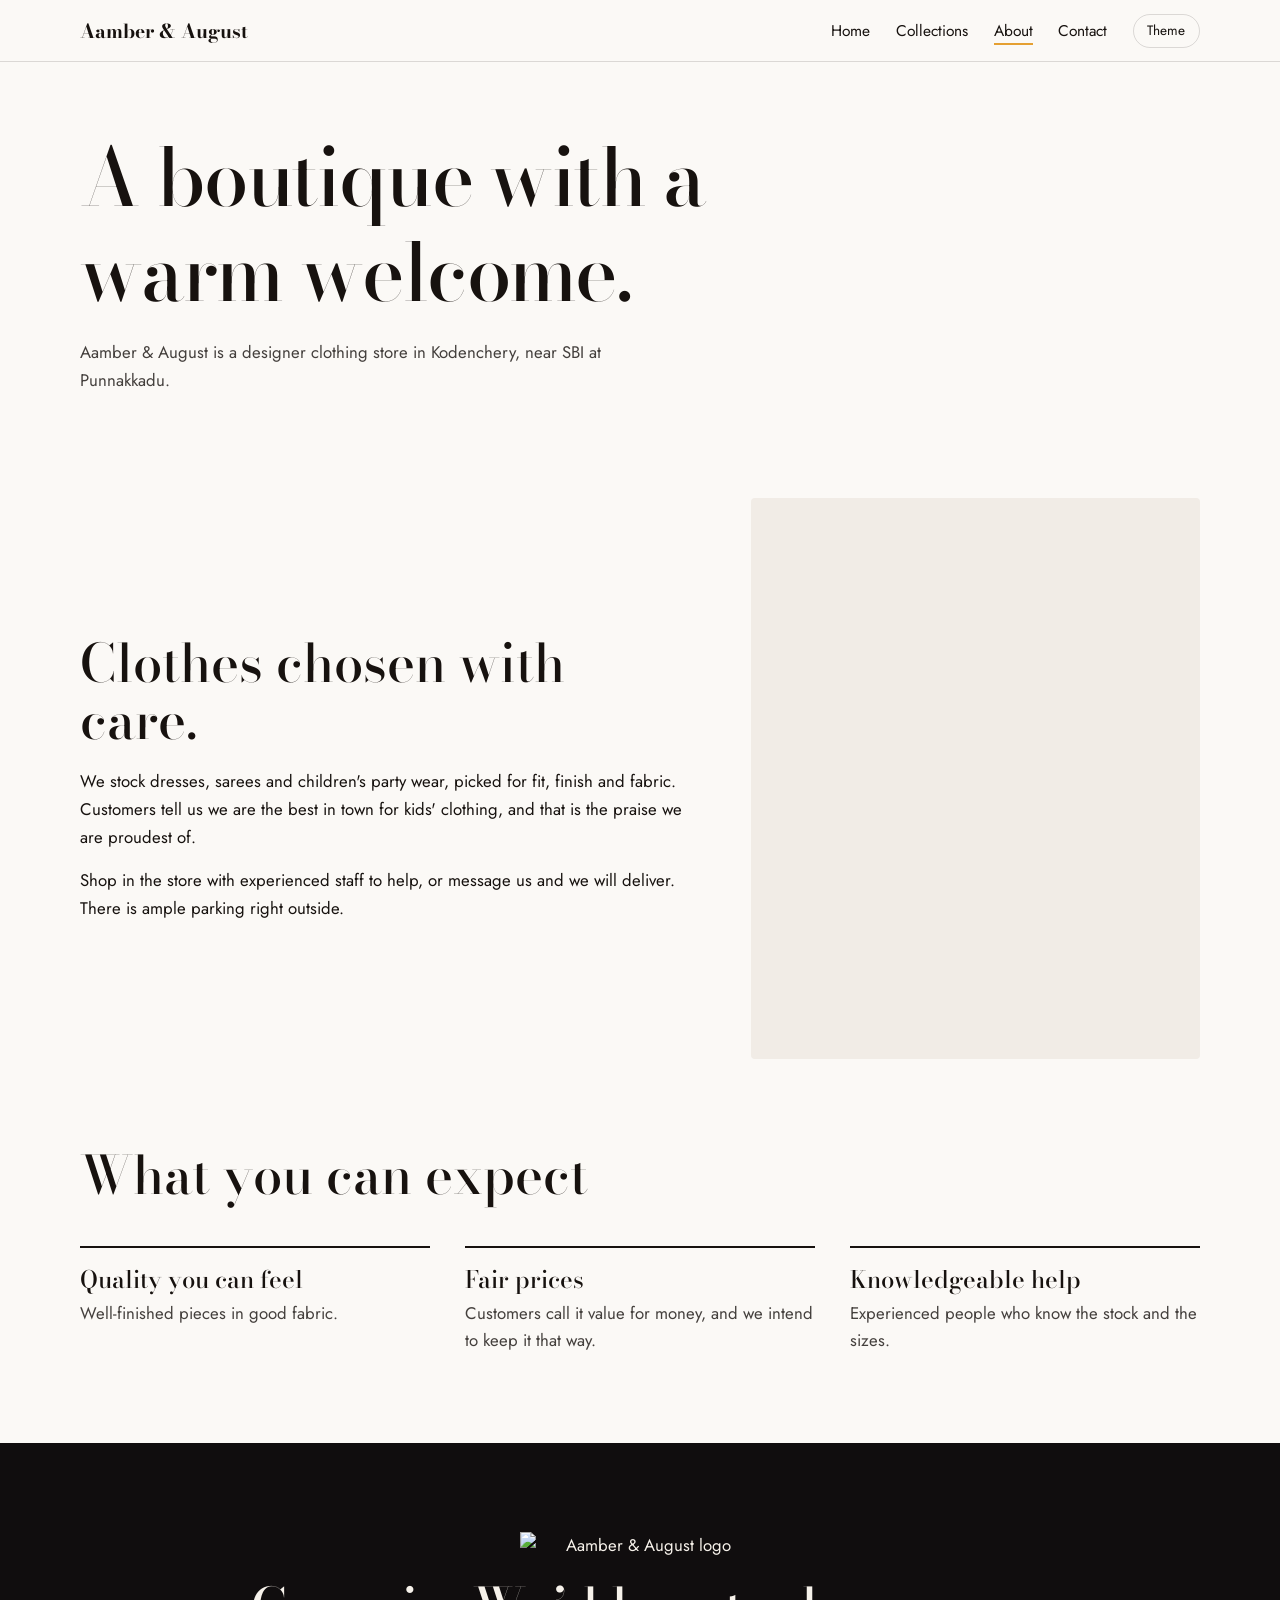
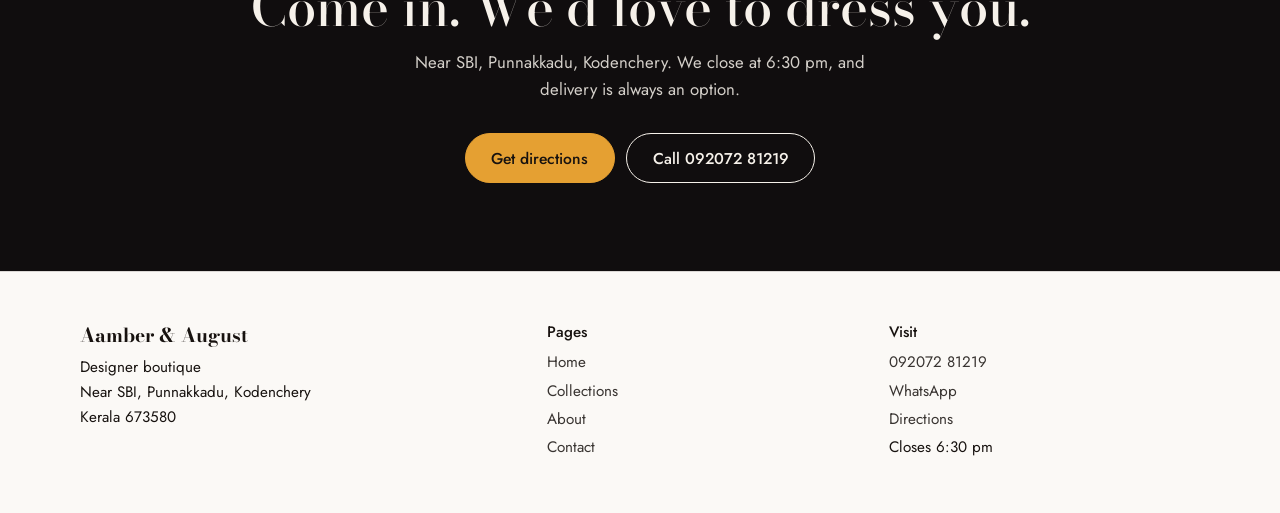
==== about.html @ 7d34e8fe "Add files via upload" ====
<!DOCTYPE html>
<html lang="en">

<head>
    <meta charset="UTF-8">
    <meta name="viewport" content="width=device-width, initial-scale=1, viewport-fit=cover">
    <title>About | Aamber &amp; August</title>
    <meta name="description"
        content="About Aamber &amp; August, a designer clothing boutique near SBI, Punnakkadu, Kodenchery.">
    <link rel="icon" href="images/logo.png">
    <link rel="preconnect" href="https://fonts.googleapis.com">
    <link rel="stylesheet"
        href="https://fonts.googleapis.com/css2?family=Bodoni+Moda:ital,opsz,wght@0,6..96,500;0,6..96,700;1,6..96,500&family=Jost:wght@400;500&display=swap">
    <link rel="stylesheet" href="style.css">
</head>

<body>
    <div class="curtain" aria-hidden="true"></div>
    <div id="stitch"></div>
    <header>
        <div class="wrap nav">
            <a class="brand" href="index.html">Aamber &amp; August</a>
            <button class="mb" type="button" aria-expanded="false" aria-controls="menu">Menu</button>
            <ul id="menu">
                <li><a href="index.html">Home</a></li>
                <li><a href="collections.html">Collections</a></li>
                <li><a href="about.html" aria-current="page">About</a></li>
                <li><a href="contact.html">Contact</a></li>
                <li><button id="tt" type="button" aria-label="Switch light or dark theme">Theme</button></li>
            </ul>
        </div>
    </header>
    <main>
        <div class="wrap pg">
            <h1><span class="ln"><span>A boutique with a</span></span><span class="ln"><span>warm welcome.</span></span>
            </h1>
            <p>Aamber &amp; August is a designer clothing store in Kodenchery, near SBI at Punnakkadu.</p>
        </div>
        <section>
            <div class="wrap split rev">
                <div>
                    <h2>Clothes chosen with care.</h2>
                    <p>We stock dresses, sarees and children's party wear, picked for fit, finish and fabric. Customers
                        tell us we are the best in town for kids' clothing, and that is the praise we are proudest of.
                    </p>
                    <p>Shop in the store with experienced staff to help, or message us and we will deliver. There is
                        ample parking right outside.</p>
                </div>
                <div class="pic rv" style="aspect-ratio:4/5"><img src="images/interior.png"
                        alt="The Aamber &amp; August boutique interior" loading="lazy"></div>
            </div>
        </section>
        <section style="padding-top:0">
            <div class="wrap">
                <div class="hd">
                    <h2>What you can expect</h2>
                </div>
                <div class="svc">
                    <div class="rv">
                        <h3>Quality you can feel</h3>
                        <p>Well-finished pieces in good fabric.</p>
                    </div>
                    <div class="rv">
                        <h3>Fair prices</h3>
                        <p>Customers call it value for money, and we intend to keep it that way.</p>
                    </div>
                    <div class="rv">
                        <h3>Knowledgeable help</h3>
                        <p>Experienced people who know the stock and the sizes.</p>
                    </div>
                </div>
            </div>
        </section>
        <section class="dark">
            <div class="wrap"><img src="images/logo.png" alt="Aamber &amp; August logo">
                <h2>Come in. We’d love to dress you.</h2>
                <p>Near SBI, Punnakkadu, Kodenchery. We close at 6:30 pm, and delivery is always an option.</p>
                <div class="row"><a class="btn pri"
                        href="https://www.google.com/maps/search/?api=1&query=Aamber+%26+August+Designer+Boutique+Kodenchery"
                        target="_blank" rel="noopener">Get directions</a><a class="btn" href="tel:+919207281219">Call
                        092072 81219</a></div>
            </div>
        </section>
    </main>
    <footer>
        <div class="wrap fg">
            <div>
                <p class="brand">Aamber &amp; August</p>
                <p>Designer boutique<br>Near SBI, Punnakkadu, Kodenchery<br>Kerala 673580</p>
            </div>
            <div>
                <p class="h">Pages</p><a href="index.html">Home</a><a href="collections.html">Collections</a><a
                    href="about.html">About</a><a href="contact.html">Contact</a>
            </div>
            <div>
                <p class="h">Visit</p><a href="tel:+919207281219">092072 81219</a><a href="https://wa.me/919207281219"
                    target="_blank" rel="noopener">WhatsApp</a><a
                    href="https://www.google.com/maps/search/?api=1&query=Aamber+%26+August+Designer+Boutique+Kodenchery"
                    target="_blank" rel="noopener">Directions</a>
                <p>Closes 6:30 pm</p>
            </div>
        </div>
    </footer>
    <script src="js/main.js"></script>
</body>

</html>
---- style.css ----
/* Aamber & August: shared styles */
:root {
    --bg: #fbf9f6;
    --ink: #17120f;
    --gold: #e5a032;
    --wine: #8c1d3b;
    --soft: #f1ece6;
    --line: rgba(23, 18, 15, .14);
    --serif: "Bodoni Moda", Didot, Georgia, serif;
    --sans: Jost, system-ui, -apple-system, "Segoe UI", sans-serif;
    --ease: cubic-bezier(.7, 0, .2, 1);
    box-sizing: border-box;
    padding-top: env(safe-area-inset-top, 0px);
    padding-bottom: env(safe-area-inset-bottom, 0px)
}

@media(prefers-color-scheme:dark) {
    :root:not([data-theme="light"]) {
        --bg: #100d0e;
        --ink: #f6f1ea;
        --gold: #f2b24f;
        --wine: #e27d98;
        --soft: #1b1618;
        --line: rgba(246, 241, 234, .16)
    }
}

:root[data-theme="dark"] {
    --bg: #100d0e;
    --ink: #f6f1ea;
    --gold: #f2b24f;
    --wine: #e27d98;
    --soft: #1b1618;
    --line: rgba(246, 241, 234, .16)
}

html {
    scroll-padding-top: calc(env(safe-area-inset-top, 0px) + 80px)
}

@media(prefers-reduced-motion:no-preference) {
    html {
        scroll-behavior: smooth
    }
}

*,
*::before,
*::after {
    box-sizing: inherit
}

body {
    margin: 0;
    background: var(--bg);
    color: var(--ink);
    font: 400 1.05rem/1.65 var(--sans);
    overflow-x: hidden
}

body::before {
    content: "";
    position: fixed;
    inset: 0 0 auto;
    height: env(safe-area-inset-top, 0px);
    background: var(--bg);
    z-index: 10
}

h1,
h2,
h3 {
    font-family: var(--serif);
    font-weight: 500;
    line-height: 1.08;
    margin: 0
}

h2 {
    font-size: clamp(2rem, 5vw, 3.3rem)
}

p {
    margin: 0
}

a {
    color: inherit
}

img {
    max-width: 100%
}

:focus-visible {
    outline: 2px solid var(--gold);
    outline-offset: 3px
}

.wrap {
    width: min(1120px, 100% - 2.5rem);
    margin-inline: auto
}

section {
    padding: 5.5rem 0
}

.hd {
    margin-bottom: 2.6rem;
    display: flex;
    justify-content: space-between;
    align-items: end;
    gap: 1rem;
    flex-wrap: wrap
}

.hd p {
    max-width: 34rem;
    opacity: .8;
    margin-top: .6rem
}

.lnk {
    display: inline-block;
    font-weight: 500;
    text-decoration: none;
    background: linear-gradient(var(--gold), var(--gold)) 0 100%/100% 2px no-repeat;
    padding-bottom: 2px;
    transition: background-size .35s
}

.lnk:hover {
    background-size: 0 2px
}

/* stitch progress + curtain */
#stitch {
    position: fixed;
    top: env(safe-area-inset-top, 0px);
    left: 0;
    height: 3px;
    width: calc(var(--p, 0)*100%);
    background: repeating-linear-gradient(90deg, var(--gold) 0 9px, transparent 9px 15px);
    z-index: 30
}

.curtain {
    position: fixed;
    inset: 0;
    background: var(--gold);
    z-index: 100;
    pointer-events: none;
    transform: translateY(-100%);
    animation: lift 1s var(--ease) both
}

.curtain.go {
    animation: none;
    transform: translateY(0);
    transition: transform .5s var(--ease)
}

@keyframes lift {
    from {
        transform: translateY(0)
    }
}

/* header */
header {
    position: sticky;
    top: env(safe-area-inset-top, 0px);
    z-index: 20;
    background: var(--bg);
    border-bottom: 1px solid var(--line)
}

.nav {
    display: flex;
    align-items: center;
    justify-content: space-between;
    gap: 1rem;
    padding: .85rem 0
}

.brand {
    font: 700 1.2rem var(--serif);
    text-decoration: none;
    white-space: nowrap
}

#menu {
    display: flex;
    align-items: center;
    gap: 1.6rem;
    list-style: none;
    margin: 0;
    padding: 0
}

#menu a {
    text-decoration: none;
    font-size: .97rem;
    padding-bottom: 3px;
    background: linear-gradient(var(--gold), var(--gold)) 0 100%/0 2px no-repeat;
    transition: background-size .35s
}

#menu a:hover,
#menu a[aria-current] {
    background-size: 100% 2px
}

#tt,
.mb {
    font: inherit;
    font-size: .85rem;
    border: 1px solid var(--line);
    background: none;
    color: inherit;
    border-radius: 99px;
    padding: .3rem .85rem;
    cursor: pointer
}

.mb {
    display: none
}

/* buttons */
.btn {
    display: inline-block;
    font: 500 .98rem var(--sans);
    text-decoration: none;
    padding: .8rem 1.6rem;
    border-radius: 99px;
    border: 1.5px solid var(--ink);
    background: none;
    color: var(--ink);
    cursor: pointer;
    transition: transform .25s, background .25s, color .25s
}

.btn:hover {
    background: var(--ink);
    color: var(--bg)
}

.btn.pri {
    background: var(--gold);
    border-color: var(--gold);
    color: #17120f
}

.btn.pri:hover {
    background: var(--ink);
    border-color: var(--ink);
    color: var(--bg)
}

.btn.sm {
    padding: .5rem 1.1rem;
    font-size: .9rem
}

.row {
    display: flex;
    flex-wrap: wrap;
    gap: .7rem;
    align-items: center
}

/* hero */
.hero {
    display: grid;
    grid-template-columns: 1.05fr .95fr;
    gap: 2.5rem;
    align-items: center;
    min-height: calc(100svh - 70px);
    padding: 3rem 0
}

.rating {
    display: inline-flex;
    gap: .55rem;
    align-items: center;
    margin-bottom: 1.3rem;
    font-weight: 500;
    animation: fade 1s .9s both
}

.rating i {
    width: 9px;
    height: 9px;
    background: var(--gold);
    border-radius: 50%;
    animation: pulse 2s infinite
}

@keyframes pulse {
    0% {
        box-shadow: 0 0 0 0 var(--gold)
    }

    70%,
    100% {
        box-shadow: 0 0 0 8px transparent
    }
}

h1 {
    font-size: clamp(3rem, 8vw, 6rem);
    letter-spacing: -.02em
}

.ln {
    display: block;
    overflow: hidden;
    padding-bottom: .1em
}

.ln>span {
    display: block;
    animation: rise 1.1s .6s var(--ease) both
}

.ln:nth-child(2)>span {
    animation-delay: .75s
}

@keyframes rise {
    from {
        transform: translateY(105%)
    }
}

.lead {
    max-width: 33rem;
    margin: 1.4rem 0 1.8rem;
    animation: fade 1s 1.1s both
}

.hero .row {
    animation: fade 1s 1.3s both
}

@keyframes fade {
    from {
        opacity: 0
    }
}

/* hanging rack */
.rack {
    --tilt: 0;
    padding-top: .4rem
}

.rack::before {
    content: "";
    display: block;
    height: 3px;
    background: var(--ink);
    border-radius: 3px
}

.hangers {
    display: flex;
    justify-content: space-between;
    align-items: flex-start;
    gap: 3%
}

.hang {
    width: 31%;
    transform-origin: 50% 0;
    transform: rotate(calc(var(--tilt)*var(--k)*1deg));
    transition: transform 1.2s cubic-bezier(.2, .9, .3, 1.4);
    animation: drop 1.5s var(--d) cubic-bezier(.3, 1.3, .5, 1) both
}

@keyframes drop {
    from {
        transform: translateY(-130%) rotate(8deg);
        opacity: 0
    }
}

.sway {
    transform-origin: 50% 0;
    animation: sway var(--t) ease-in-out infinite alternate
}

@keyframes sway {
    from {
        transform: rotate(-2.5deg)
    }

    to {
        transform: rotate(2.5deg)
    }
}

.hk {
    display: block;
    width: 46%;
    margin: 0 auto -2px;
    overflow: visible;
    fill: none;
    stroke: var(--ink);
    stroke-width: 2.4;
    stroke-linejoin: round
}

.fr {
    background: #fff;
    padding: 5px;
    border-radius: 3px;
    box-shadow: 0 16px 26px -14px rgba(0, 0, 0, .5)
}

.fr img {
    display: block;
    width: 100%;
    aspect-ratio: 3/4;
    object-fit: cover
}

/* marquee */
.mq {
    border-block: 1px solid var(--line);
    overflow: hidden;
    background: var(--soft);
    padding: .9rem 0
}

.mq div {
    display: flex;
    width: max-content;
    animation: slide 34s linear infinite;
    font: italic 500 1.5rem var(--serif)
}

.mq span {
    padding: 0 1.6rem;
    display: flex;
    align-items: center;
    gap: 3.2rem;
    white-space: nowrap
}

.mq span::after {
    content: "";
    width: 9px;
    height: 9px;
    background: var(--gold);
    transform: rotate(45deg)
}

.mq:hover div {
    animation-play-state: paused
}

@keyframes slide {
    to {
        transform: translateX(-50%)
    }
}

/* intro split */
.split {
    display: grid;
    grid-template-columns: .85fr 1.15fr;
    gap: 4rem;
    align-items: center
}

.split.rev {
    grid-template-columns: 1.15fr .85fr
}

.split h2 {
    margin-bottom: 1.2rem
}

.split p+p {
    margin-top: 1rem
}

.pic {
    border-radius: 4px;
    overflow: hidden;
    background: var(--soft)
}

.pic img {
    display: block;
    width: 100%;
    height: 100%;
    object-fit: cover;
    transition: transform 1.2s var(--ease)
}

.pic:hover img {
    transform: scale(1.05)
}

.stats {
    display: flex;
    flex-wrap: wrap;
    gap: 1rem 2.8rem;
    margin-top: 2rem;
    padding-top: 1.5rem;
    border-top: 1px solid var(--line)
}

.stats b {
    display: block;
    font: 500 2.7rem/1 var(--serif);
    color: var(--wine)
}

.stats span {
    font-size: .92rem;
    opacity: .8
}

/* product cards */
.cards {
    display: grid;
    grid-template-columns: repeat(auto-fit, minmax(230px, 1fr));
    gap: 1.6rem
}

.pc {
    display: flex;
    flex-direction: column;
    gap: .7rem
}

.pc[hidden] {
    display: none
}

.pc.pop {
    animation: pop .55s var(--ease) both
}

@keyframes pop {
    from {
        opacity: 0;
        transform: scale(.92)
    }
}

.pc .pic {
    aspect-ratio: 4/5
}

.pc h3 {
    font-size: 1.45rem;
    margin-top: .3rem
}

.pc p {
    font-size: .97rem;
    opacity: .8
}

.pc .lnk {
    align-self: flex-start;
    margin-top: auto
}

.tag {
    font-size: .8rem;
    color: var(--wine);
    font-weight: 500
}

/* banner */
.banner {
    position: relative;
    overflow: hidden;
    border-radius: 4px;
    min-height: 400px;
    display: grid;
    align-items: center;
    color: #fff
}

.banner img {
    position: absolute;
    inset: -12% 0;
    width: 100%;
    height: 124%;
    object-fit: cover;
    transform: translateY(var(--py, 0))
}

.banner::after {
    content: "";
    position: absolute;
    inset: 0;
    background: linear-gradient(270deg, rgba(16, 8, 10, .82), rgba(16, 8, 10, 0) 75%)
}

.banner .t {
    position: relative;
    z-index: 1;
    padding: 2.5rem;
    max-width: 28rem;
    margin-left: auto
}

.banner h2 {
    margin-bottom: .8rem
}

.banner p {
    margin-bottom: 1.5rem;
    opacity: .9
}

.banner .btn {
    color: #fff;
    border-color: #fff
}

.banner .btn:hover {
    background: #fff;
    color: #17120f
}

/* services */
.svc {
    display: grid;
    grid-template-columns: repeat(auto-fit, minmax(220px, 1fr));
    gap: 2.2rem
}

.svc div {
    border-top: 2px solid var(--ink);
    padding-top: 1.2rem
}

.svc h3 {
    font-size: 1.5rem;
    margin-bottom: .4rem
}

.svc p {
    opacity: .8
}

/* testimonials */
.tms {
    display: grid;
    grid-template-columns: .6fr 1.4fr;
    gap: 4rem;
    align-items: center
}

.score b {
    display: block;
    font: 500 6rem/1 var(--serif);
    color: var(--wine)
}

.stars {
    color: var(--gold);
    letter-spacing: .25em;
    font-size: 1.3rem
}

.score p {
    margin: .4rem 0 1.2rem
}

.qs {
    display: grid
}

.qs blockquote {
    grid-area: 1/1;
    margin: 0;
    opacity: 0;
    visibility: hidden;
    transform: translateY(16px);
    transition: opacity .7s, transform .7s, visibility .7s
}

.qs blockquote.on {
    opacity: 1;
    visibility: visible;
    transform: none
}

.qs p {
    font: italic 500 clamp(1.4rem, 3vw, 2.1rem)/1.3 var(--serif)
}

.qs cite {
    display: block;
    margin-top: 1.2rem;
    font-style: normal;
    font-weight: 500
}

.qs cite span {
    opacity: .65;
    font-weight: 400
}

.dots {
    display: flex;
    gap: .6rem;
    margin-top: 1.8rem
}

.dots button {
    width: 34px;
    height: 4px;
    border: 0;
    border-radius: 4px;
    background: var(--line);
    cursor: pointer;
    padding: 0;
    transition: background .3s
}

.dots button[aria-current="true"] {
    background: var(--gold)
}

/* gallery */
.gal {
    display: grid;
    grid-template-columns: repeat(3, 1fr);
    gap: 1.2rem;
    align-items: start
}

.gal .pic {
    aspect-ratio: 3/4
}

.gal .pic:nth-child(2) {
    margin-top: 3rem
}

/* dark band, page heads, forms */
.dark {
    background: #100d0e;
    color: #f6f1ea;
    text-align: center;
    padding: 5.5rem 0;
    border-top: 1px solid var(--line)
}

.dark img {
    width: min(240px, 60%);
    margin: 0 auto 1.2rem;
    display: block
}

.dark p {
    margin: .8rem auto 1.8rem;
    max-width: 30rem;
    opacity: .85
}

.dark .row {
    justify-content: center
}

.dark .btn:not(.pri) {
    border-color: #f6f1ea;
    color: #f6f1ea
}

.dark .btn:not(.pri):hover {
    background: #f6f1ea;
    color: #100d0e
}

.pg {
    padding: 4.5rem 0 1rem
}

.pg h1 {
    font-size: clamp(2.6rem, 7vw, 5rem)
}

.pg p {
    max-width: 36rem;
    margin-top: 1rem;
    opacity: .8
}

.chips {
    display: flex;
    flex-wrap: wrap;
    gap: .6rem;
    margin: 2rem 0
}

.chip {
    font: inherit;
    font-size: .92rem;
    padding: .4rem 1.2rem;
    border-radius: 99px;
    border: 1px solid var(--line);
    background: none;
    color: inherit;
    cursor: pointer;
    transition: background .25s, color .25s
}

.chip[aria-pressed="true"] {
    background: var(--ink);
    color: var(--bg);
    border-color: var(--ink)
}

.cg {
    display: grid;
    grid-template-columns: .9fr 1.1fr;
    gap: 4rem
}

dl {
    margin: 2rem 0 0
}

dt {
    font-weight: 500;
    margin-top: 1.3rem
}

dd {
    margin: .1rem 0 0;
    opacity: .85
}

form {
    display: grid;
    gap: 1.1rem
}

label {
    display: grid;
    gap: .35rem;
    font-weight: 500
}

input,
textarea {
    font: inherit;
    color: inherit;
    background: var(--soft);
    border: 1px solid var(--line);
    border-radius: 6px;
    padding: .8rem .95rem
}

/* footer */
footer {
    border-top: 1px solid var(--line);
    padding: 3rem 0;
    font-size: .95rem
}

.fg {
    display: grid;
    grid-template-columns: 1.4fr 1fr 1fr;
    gap: 2rem
}

.fg p {
    margin-bottom: .3rem
}

.fg a {
    display: block;
    text-decoration: none;
    opacity: .85;
    margin-bottom: .2rem
}

.fg a:hover {
    opacity: 1;
    text-decoration: underline
}

.fg .h {
    font-weight: 500
}

/* reveals */
.js .rv {
    clip-path: inset(0 0 100% 0);
    transition: clip-path 1.1s var(--ease)
}

.js .rv.in {
    clip-path: inset(0)
}

.rv img {
    transform: scale(1.15)
}

.rv.in img {
    transform: none
}

@media(max-width:860px) {

    .hero,
    .split,
    .split.rev,
    .tms,
    .cg {
        grid-template-columns: 1fr;
        gap: 2.2rem
    }

    .hero {
        min-height: 0
    }

    .mb {
        display: block
    }

    #menu {
        display: none;
        position: absolute;
        top: 100%;
        left: 0;
        right: 0;
        flex-direction: column;
        align-items: flex-start;
        gap: 1rem;
        padding: 1.2rem 1.25rem;
        background: var(--bg);
        border-bottom: 1px solid var(--line)
    }

    #menu.open {
        display: flex
    }

    .fg {
        grid-template-columns: 1fr 1fr
    }

    .gal {
        grid-template-columns: 1fr 1fr
    }

    .gal .pic:nth-child(2) {
        margin-top: 0
    }

    .banner::after {
        background: linear-gradient(180deg, rgba(16, 8, 10, .2), rgba(16, 8, 10, .85))
    }

    .banner .t {
        margin: 0;
        align-self: end
    }
}

@media(max-width:520px) {
    section {
        padding: 4rem 0
    }

    .gal {
        grid-template-columns: 1fr
    }

    .fg {
        grid-template-columns: 1fr
    }
}

@media(prefers-reduced-motion:reduce) {

    *,
    *::before,
    *::after {
        animation: none !important;
        transition: none !important
    }

    .js .rv {
        clip-path: none
    }

    .rv img {
        transform: none
    }
}

/* faq */
.faq {
    max-width: 46rem
}

.faq details {
    border-bottom: 1px solid var(--line);
    padding: 1.1rem 0
}

.faq summary {
    cursor: pointer;
    list-style: none;
    font: 500 1.35rem var(--serif);
    display: flex;
    justify-content: space-between;
    gap: 1rem
}

.faq summary::-webkit-details-marker {
    display: none
}

.faq summary::after {
    content: "+";
    color: var(--wine);
    transition: transform .3s
}

.faq details[open] summary::after {
    transform: rotate(45deg)
}

.faq p {
    margin-top: .7rem;
    opacity: .85;
    animation: fade .5s both
}

/* specificity fixes: keep hover zoom and banner parallax after reveal */
.rv.in .pic:hover img {
    transform: scale(1.05)
}

.banner.rv img,
.banner.rv.in img {
    transform: translateY(var(--py, 0))
}
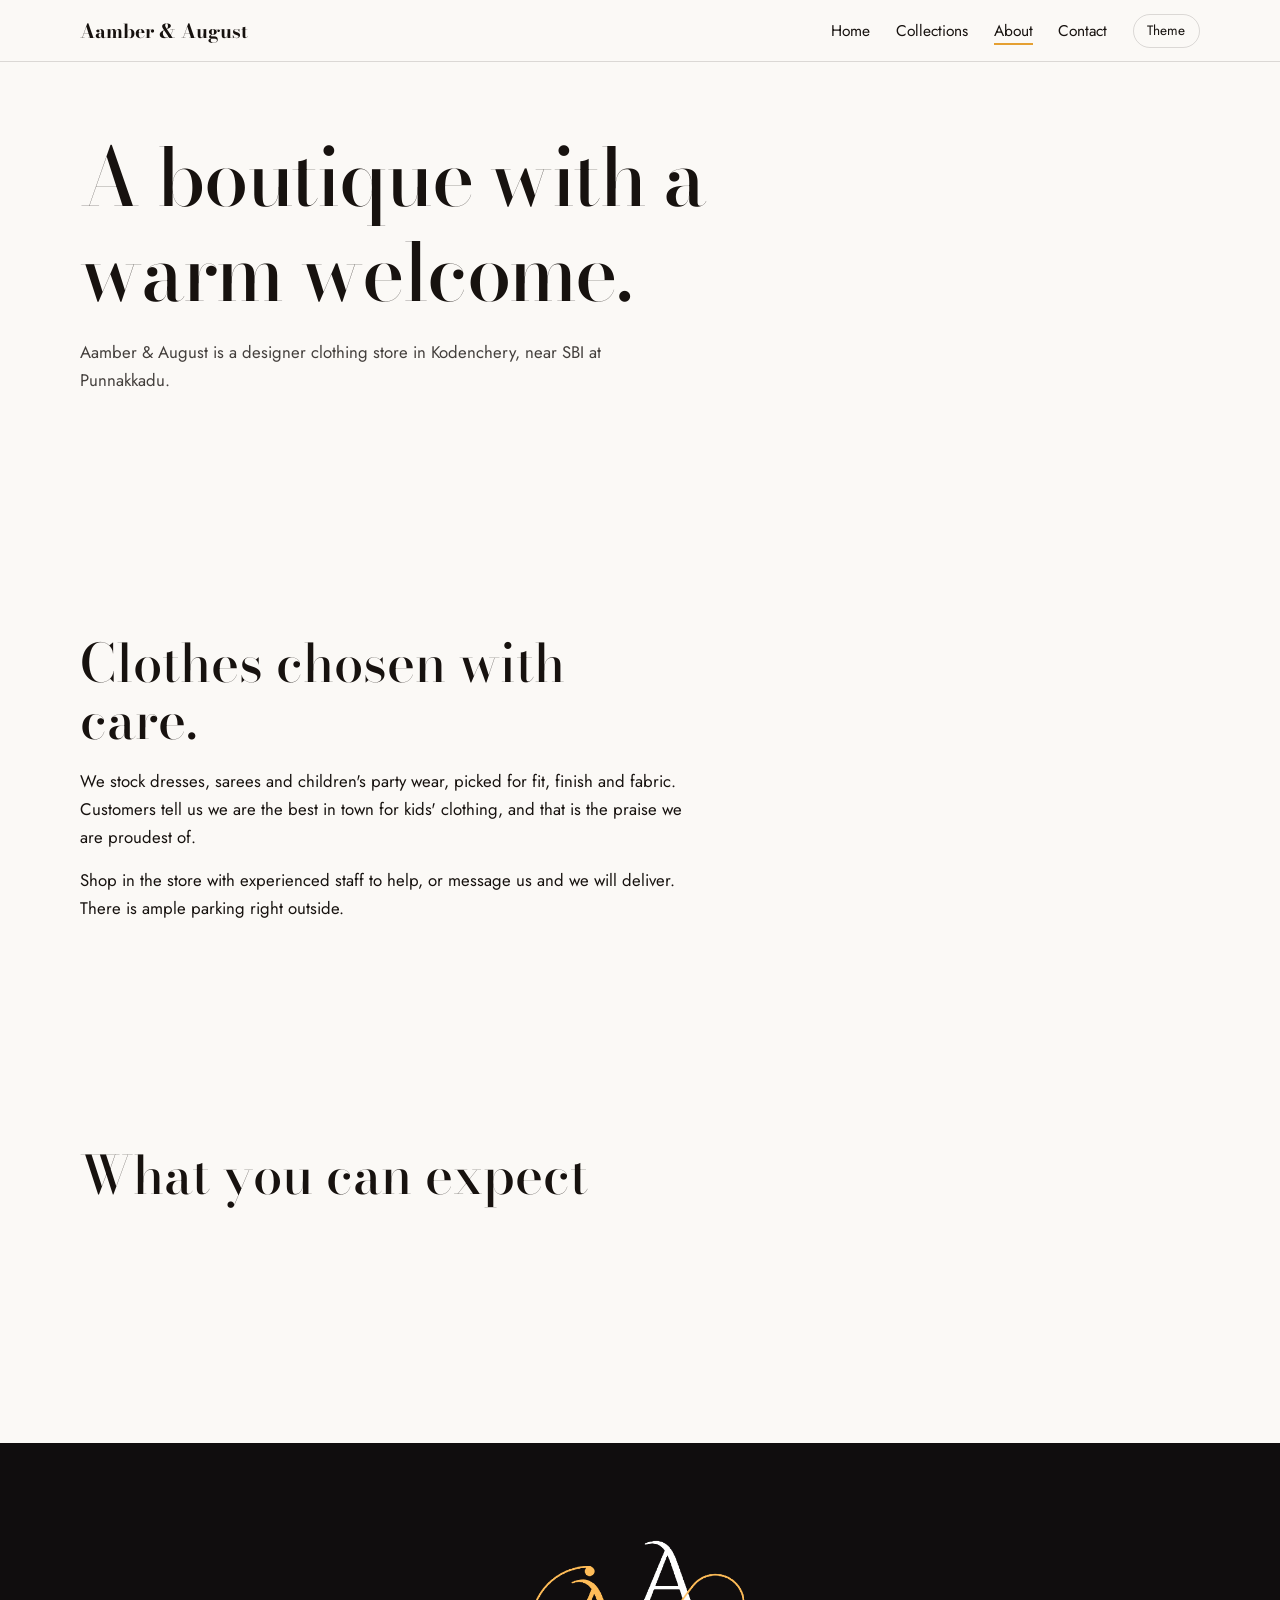
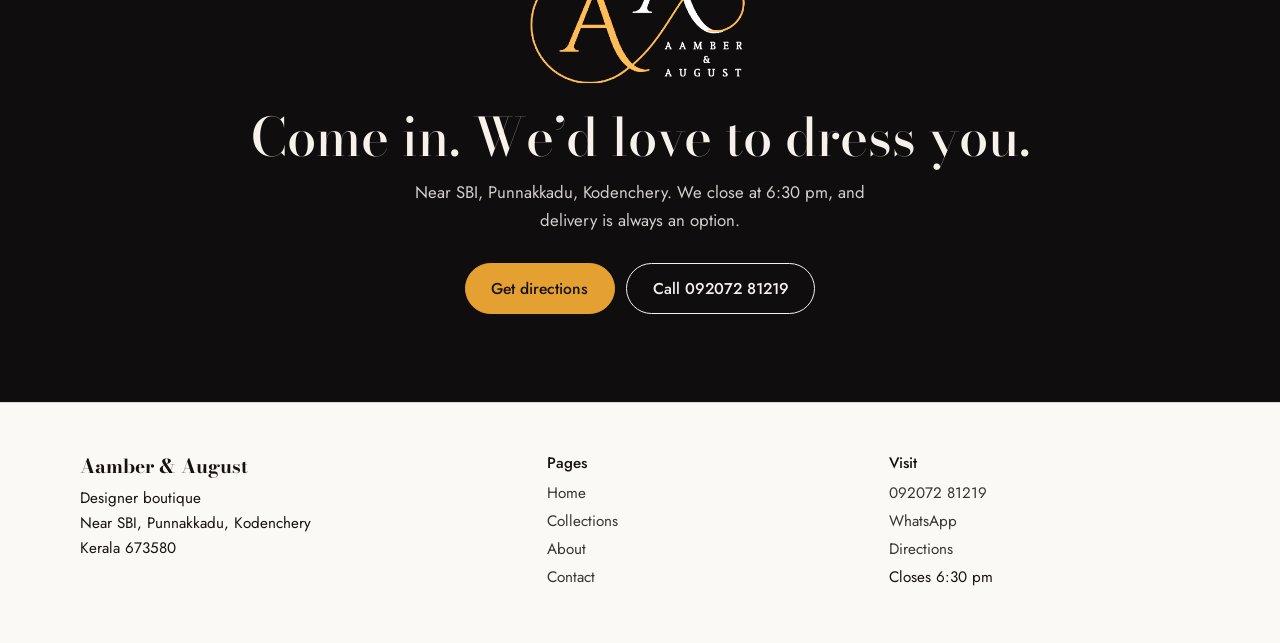
==== commit ff1bf7fc: "Update about.html" ====
--- a/about.html
+++ b/about.html
@@ -101,7 +101,7 @@
             </div>
         </div>
     </footer>
-    <script src="js/main.js"></script>
+    <script src="main.js"></script>
 </body>
 
-</html>+</html>
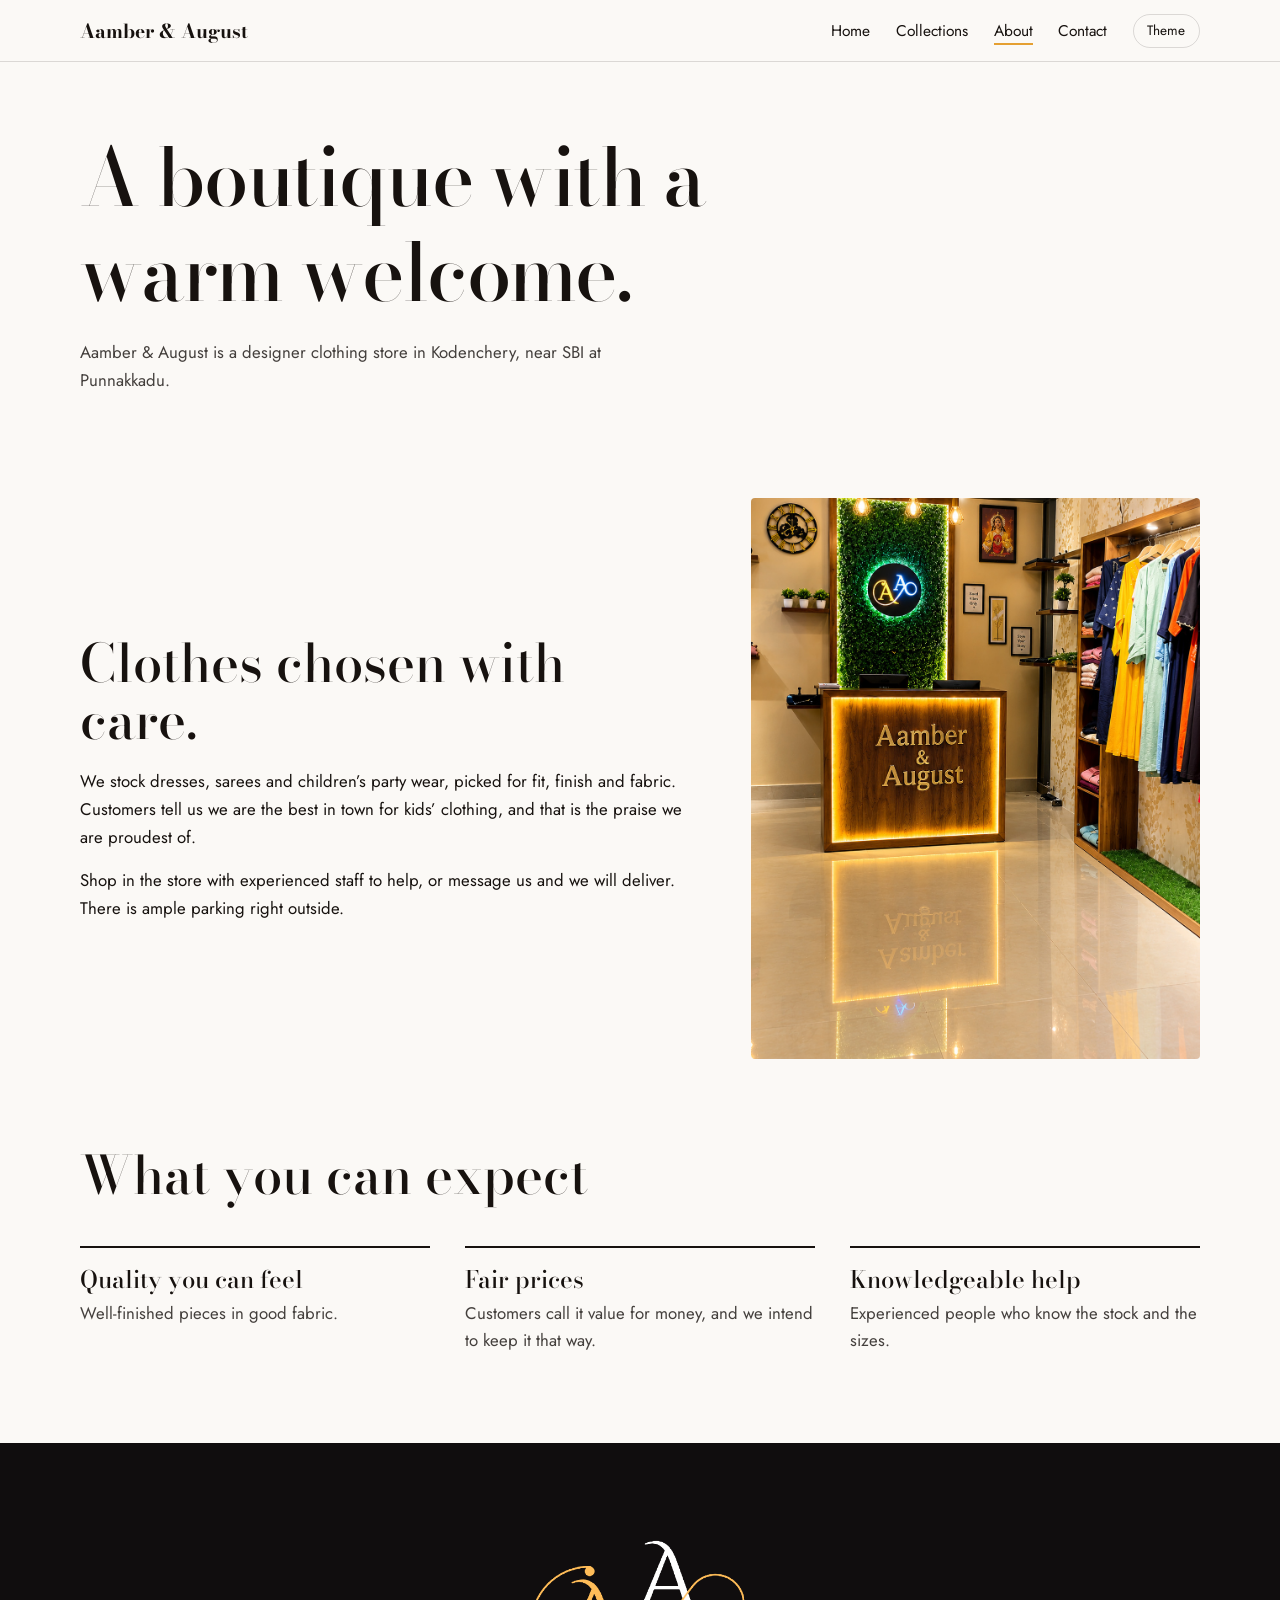
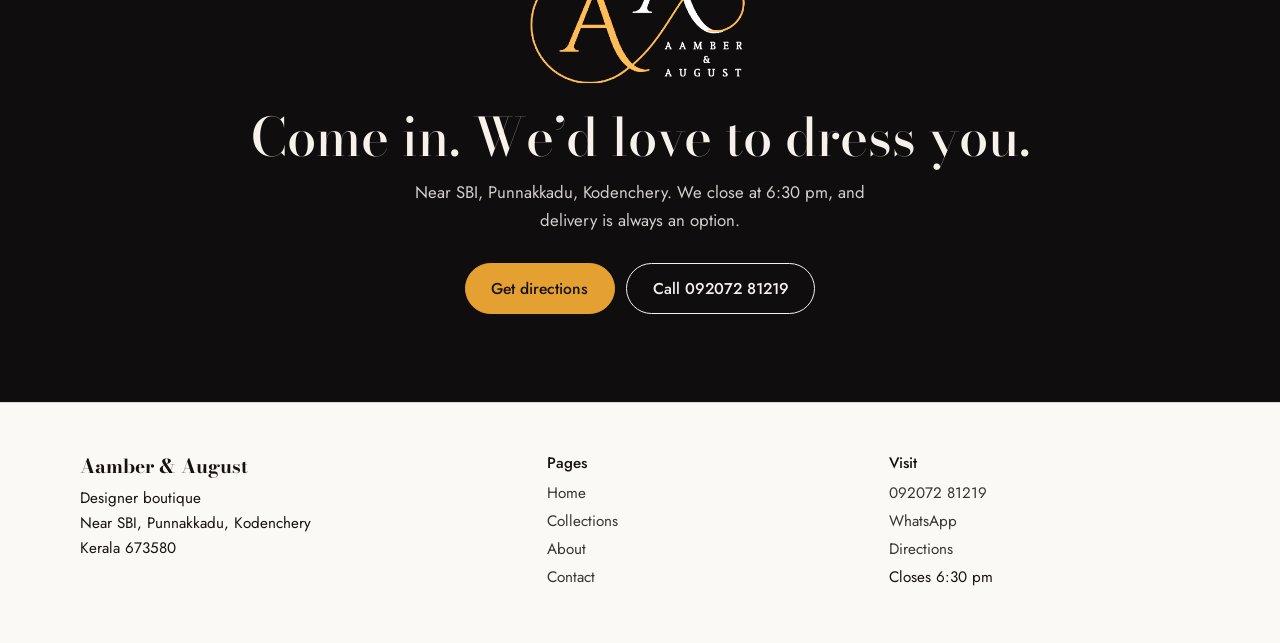
==== commit fabae0d4: "Add files via upload" ====
--- a/about.html
+++ b/about.html
@@ -1,107 +1,48 @@
 <!DOCTYPE html>
 <html lang="en">
-
 <head>
-    <meta charset="UTF-8">
-    <meta name="viewport" content="width=device-width, initial-scale=1, viewport-fit=cover">
-    <title>About | Aamber &amp; August</title>
-    <meta name="description"
-        content="About Aamber &amp; August, a designer clothing boutique near SBI, Punnakkadu, Kodenchery.">
-    <link rel="icon" href="images/logo.png">
-    <link rel="preconnect" href="https://fonts.googleapis.com">
-    <link rel="stylesheet"
-        href="https://fonts.googleapis.com/css2?family=Bodoni+Moda:ital,opsz,wght@0,6..96,500;0,6..96,700;1,6..96,500&family=Jost:wght@400;500&display=swap">
-    <link rel="stylesheet" href="style.css">
+<meta charset="UTF-8">
+<meta name="viewport" content="width=device-width, initial-scale=1, viewport-fit=cover">
+<title>About | Aamber &amp; August</title>
+<meta name="description" content="About Aamber &amp; August, a designer clothing boutique near SBI, Punnakkadu, Kodenchery.">
+<link rel="icon" href="images/logo.png">
+<link rel="preconnect" href="https://fonts.googleapis.com">
+<link rel="stylesheet" href="https://fonts.googleapis.com/css2?family=Bodoni+Moda:ital,opsz,wght@0,6..96,500;0,6..96,700;1,6..96,500&family=Jost:wght@400;500&display=swap">
+<link rel="stylesheet" href="css/style.css">
+<script>document.documentElement.classList.add("nav-js")</script>
 </head>
-
 <body>
-    <div class="curtain" aria-hidden="true"></div>
-    <div id="stitch"></div>
-    <header>
-        <div class="wrap nav">
-            <a class="brand" href="index.html">Aamber &amp; August</a>
-            <button class="mb" type="button" aria-expanded="false" aria-controls="menu">Menu</button>
-            <ul id="menu">
-                <li><a href="index.html">Home</a></li>
-                <li><a href="collections.html">Collections</a></li>
-                <li><a href="about.html" aria-current="page">About</a></li>
-                <li><a href="contact.html">Contact</a></li>
-                <li><button id="tt" type="button" aria-label="Switch light or dark theme">Theme</button></li>
-            </ul>
-        </div>
-    </header>
-    <main>
-        <div class="wrap pg">
-            <h1><span class="ln"><span>A boutique with a</span></span><span class="ln"><span>warm welcome.</span></span>
-            </h1>
-            <p>Aamber &amp; August is a designer clothing store in Kodenchery, near SBI at Punnakkadu.</p>
-        </div>
-        <section>
-            <div class="wrap split rev">
-                <div>
-                    <h2>Clothes chosen with care.</h2>
-                    <p>We stock dresses, sarees and children's party wear, picked for fit, finish and fabric. Customers
-                        tell us we are the best in town for kids' clothing, and that is the praise we are proudest of.
-                    </p>
-                    <p>Shop in the store with experienced staff to help, or message us and we will deliver. There is
-                        ample parking right outside.</p>
-                </div>
-                <div class="pic rv" style="aspect-ratio:4/5"><img src="images/interior.png"
-                        alt="The Aamber &amp; August boutique interior" loading="lazy"></div>
-            </div>
-        </section>
-        <section style="padding-top:0">
-            <div class="wrap">
-                <div class="hd">
-                    <h2>What you can expect</h2>
-                </div>
-                <div class="svc">
-                    <div class="rv">
-                        <h3>Quality you can feel</h3>
-                        <p>Well-finished pieces in good fabric.</p>
-                    </div>
-                    <div class="rv">
-                        <h3>Fair prices</h3>
-                        <p>Customers call it value for money, and we intend to keep it that way.</p>
-                    </div>
-                    <div class="rv">
-                        <h3>Knowledgeable help</h3>
-                        <p>Experienced people who know the stock and the sizes.</p>
-                    </div>
-                </div>
-            </div>
-        </section>
-        <section class="dark">
-            <div class="wrap"><img src="images/logo.png" alt="Aamber &amp; August logo">
-                <h2>Come in. We’d love to dress you.</h2>
-                <p>Near SBI, Punnakkadu, Kodenchery. We close at 6:30 pm, and delivery is always an option.</p>
-                <div class="row"><a class="btn pri"
-                        href="https://www.google.com/maps/search/?api=1&query=Aamber+%26+August+Designer+Boutique+Kodenchery"
-                        target="_blank" rel="noopener">Get directions</a><a class="btn" href="tel:+919207281219">Call
-                        092072 81219</a></div>
-            </div>
-        </section>
-    </main>
-    <footer>
-        <div class="wrap fg">
-            <div>
-                <p class="brand">Aamber &amp; August</p>
-                <p>Designer boutique<br>Near SBI, Punnakkadu, Kodenchery<br>Kerala 673580</p>
-            </div>
-            <div>
-                <p class="h">Pages</p><a href="index.html">Home</a><a href="collections.html">Collections</a><a
-                    href="about.html">About</a><a href="contact.html">Contact</a>
-            </div>
-            <div>
-                <p class="h">Visit</p><a href="tel:+919207281219">092072 81219</a><a href="https://wa.me/919207281219"
-                    target="_blank" rel="noopener">WhatsApp</a><a
-                    href="https://www.google.com/maps/search/?api=1&query=Aamber+%26+August+Designer+Boutique+Kodenchery"
-                    target="_blank" rel="noopener">Directions</a>
-                <p>Closes 6:30 pm</p>
-            </div>
-        </div>
-    </footer>
-    <script src="main.js"></script>
+<div class="curtain" aria-hidden="true"></div>
+<div id="stitch"></div>
+<header><div class="wrap nav">
+<a class="brand" href="index.html">Aamber &amp; August</a>
+<button class="mb" type="button" aria-expanded="false" aria-controls="menu">Menu</button>
+<ul id="menu"><li><a href="index.html">Home</a></li><li><a href="collections.html">Collections</a></li><li><a href="about.html" aria-current="page">About</a></li><li><a href="contact.html">Contact</a></li><li><button id="tt" type="button" aria-label="Switch light or dark theme">Theme</button></li></ul>
+</div></header>
+<main>
+<div class="wrap pg"><h1><span class="ln"><span>A boutique with a</span></span><span class="ln"><span>warm welcome.</span></span></h1><p>Aamber &amp; August is a designer clothing store in Kodenchery, near SBI at Punnakkadu.</p></div>
+<section><div class="wrap split rev">
+<div><h2>Clothes chosen with care.</h2><p>We stock dresses, sarees and children’s party wear, picked for fit, finish and fabric. Customers tell us we are the best in town for kids’ clothing, and that is the praise we are proudest of.</p><p>Shop in the store with experienced staff to help, or message us and we will deliver. There is ample parking right outside.</p></div>
+<div class="pic rv" style="aspect-ratio:4/5"><img src="images/interior.jpg" alt="The Aamber &amp; August boutique interior" loading="lazy"></div>
+</div></section>
+<section style="padding-top:0"><div class="wrap"><div class="hd"><h2>What you can expect</h2></div>
+<div class="svc"><div class="rv"><h3>Quality you can feel</h3><p>Well-finished pieces in good fabric.</p></div><div class="rv"><h3>Fair prices</h3><p>Customers call it value for money, and we intend to keep it that way.</p></div><div class="rv"><h3>Knowledgeable help</h3><p>Experienced people who know the stock and the sizes.</p></div></div></div></section>
+<section class="dark"><div class="wrap"><img src="images/logo.png" alt="Aamber &amp; August logo"><h2>Come in. We’d love to dress you.</h2><p>Near SBI, Punnakkadu, Kodenchery. We close at 6:30 pm, and delivery is always an option.</p><div class="row"><a class="btn pri" href="https://www.google.com/maps/search/?api=1&query=Aamber+%26+August+Designer+Boutique+Kodenchery" target="_blank" rel="noopener">Get directions</a><a class="btn" href="tel:+919207281219">Call 092072 81219</a></div></div></section>
+</main>
+<footer><div class="wrap fg">
+<div><p class="brand">Aamber &amp; August</p><p>Designer boutique<br>Near SBI, Punnakkadu, Kodenchery<br>Kerala 673580</p></div>
+<div><p class="h">Pages</p><a href="index.html">Home</a><a href="collections.html">Collections</a><a href="about.html">About</a><a href="contact.html">Contact</a></div>
+<div><p class="h">Visit</p><a href="tel:+919207281219">092072 81219</a><a href="https://wa.me/919207281219" target="_blank" rel="noopener">WhatsApp</a><a href="https://www.google.com/maps/search/?api=1&query=Aamber+%26+August+Designer+Boutique+Kodenchery" target="_blank" rel="noopener">Directions</a><p>Closes 6:30 pm</p></div>
+</div></footer>
+<script>
+(function(){var b=document.querySelector(".mb"),m=document.getElementById("menu");if(!b||!m)return;
+function set(o){m.classList.toggle("open",o);b.setAttribute("aria-expanded",o)}
+b.addEventListener("click",function(e){e.stopPropagation();set(!m.classList.contains("open"))});
+m.addEventListener("click",function(e){if(e.target.closest("a"))set(false)});
+document.addEventListener("click",function(e){if(!m.contains(e.target))set(false)});
+document.addEventListener("keydown",function(e){if(e.key==="Escape")set(false)});
+})();
+</script>
+<script src="js/main.js"></script>
 </body>
-
 </html>
--- a/css/style.css
+++ b/css/style.css
@@ -0,0 +1,171 @@
+/* Aamber & August: shared styles */
+:root{--bg:#fbf9f6;--ink:#17120f;--gold:#e5a032;--wine:#8c1d3b;--soft:#f1ece6;--line:rgba(23,18,15,.14);
+--serif:"Bodoni Moda",Didot,Georgia,serif;--sans:Jost,system-ui,-apple-system,"Segoe UI",sans-serif;
+--ease:cubic-bezier(.7,0,.2,1);box-sizing:border-box;padding-top:env(safe-area-inset-top,0px);padding-bottom:env(safe-area-inset-bottom,0px)}
+@media(prefers-color-scheme:dark){:root:not([data-theme="light"]){--bg:#100d0e;--ink:#f6f1ea;--gold:#f2b24f;--wine:#e27d98;--soft:#1b1618;--line:rgba(246,241,234,.16)}}
+:root[data-theme="dark"]{--bg:#100d0e;--ink:#f6f1ea;--gold:#f2b24f;--wine:#e27d98;--soft:#1b1618;--line:rgba(246,241,234,.16)}
+html{scroll-padding-top:calc(env(safe-area-inset-top,0px) + 80px)}
+@media(prefers-reduced-motion:no-preference){html{scroll-behavior:smooth}}
+*,*::before,*::after{box-sizing:inherit}
+body{margin:0;background:var(--bg);color:var(--ink);font:400 1.05rem/1.65 var(--sans);overflow-x:hidden}
+body::before{content:"";position:fixed;inset:0 0 auto;height:env(safe-area-inset-top,0px);background:var(--bg);z-index:10}
+h1,h2,h3{font-family:var(--serif);font-weight:500;line-height:1.08;margin:0}
+h2{font-size:clamp(2rem,5vw,3.3rem)}
+p{margin:0}a{color:inherit}img{max-width:100%}
+:focus-visible{outline:2px solid var(--gold);outline-offset:3px}
+.wrap{width:min(1120px,100% - 2.5rem);margin-inline:auto}
+section{padding:5.5rem 0}
+.hd{margin-bottom:2.6rem;display:flex;justify-content:space-between;align-items:end;gap:1rem;flex-wrap:wrap}
+.hd p{max-width:34rem;opacity:.8;margin-top:.6rem}
+.lnk{display:inline-block;font-weight:500;text-decoration:none;background:linear-gradient(var(--gold),var(--gold)) 0 100%/100% 2px no-repeat;padding-bottom:2px;transition:background-size .35s}
+.lnk:hover{background-size:0 2px}
+/* stitch progress + curtain */
+#stitch{position:fixed;top:env(safe-area-inset-top,0px);left:0;height:3px;width:calc(var(--p,0)*100%);background:repeating-linear-gradient(90deg,var(--gold) 0 9px,transparent 9px 15px);z-index:30}
+.curtain{position:fixed;inset:0;background:var(--gold);z-index:100;pointer-events:none;transform:translateY(-100%);animation:lift 1s var(--ease) both}
+.curtain.go{animation:none;transform:translateY(0);transition:transform .5s var(--ease)}
+@keyframes lift{from{transform:translateY(0)}}
+/* header */
+header{position:sticky;top:env(safe-area-inset-top,0px);z-index:20;background:var(--bg);border-bottom:1px solid var(--line)}
+.nav{display:flex;align-items:center;justify-content:space-between;gap:1rem;padding:.85rem 0}
+.brand{font:700 1.2rem var(--serif);text-decoration:none;white-space:nowrap}
+#menu{display:flex;align-items:center;gap:1.6rem;list-style:none;margin:0;padding:0}
+#menu a{text-decoration:none;font-size:.97rem;padding-bottom:3px;background:linear-gradient(var(--gold),var(--gold)) 0 100%/0 2px no-repeat;transition:background-size .35s}
+#menu a:hover,#menu a[aria-current]{background-size:100% 2px}
+#tt,.mb{font:inherit;font-size:.85rem;border:1px solid var(--line);background:none;color:inherit;border-radius:99px;padding:.3rem .85rem;cursor:pointer}
+.mb{display:none}
+/* buttons */
+.btn{display:inline-block;font:500 .98rem var(--sans);text-decoration:none;padding:.8rem 1.6rem;border-radius:99px;border:1.5px solid var(--ink);background:none;color:var(--ink);cursor:pointer;transition:transform .25s,background .25s,color .25s}
+.btn:hover{background:var(--ink);color:var(--bg)}
+.btn.pri{background:var(--gold);border-color:var(--gold);color:#17120f}
+.btn.pri:hover{background:var(--ink);border-color:var(--ink);color:var(--bg)}
+.btn.sm{padding:.5rem 1.1rem;font-size:.9rem}
+.row{display:flex;flex-wrap:wrap;gap:.7rem;align-items:center}
+/* hero */
+.hero{display:grid;grid-template-columns:1.05fr .95fr;gap:2.5rem;align-items:center;min-height:calc(100svh - 70px);padding:3rem 0}
+.rating{display:inline-flex;gap:.55rem;align-items:center;margin-bottom:1.3rem;font-weight:500;animation:fade 1s .9s both}
+.rating i{width:9px;height:9px;background:var(--gold);border-radius:50%;animation:pulse 2s infinite}
+@keyframes pulse{0%{box-shadow:0 0 0 0 var(--gold)}70%,100%{box-shadow:0 0 0 8px transparent}}
+h1{font-size:clamp(3rem,8vw,6rem);letter-spacing:-.02em}
+.ln{display:block;overflow:hidden;padding-bottom:.1em}
+.ln>span{display:block;animation:rise 1.1s .6s var(--ease) both}
+.ln:nth-child(2)>span{animation-delay:.75s}
+@keyframes rise{from{transform:translateY(105%)}}
+.lead{max-width:33rem;margin:1.4rem 0 1.8rem;animation:fade 1s 1.1s both}
+.hero .row{animation:fade 1s 1.3s both}
+@keyframes fade{from{opacity:0}}
+/* hanging rack */
+.rack{--tilt:0;padding-top:.4rem}
+.rack::before{content:"";display:block;height:3px;background:var(--ink);border-radius:3px}
+.hangers{display:flex;justify-content:space-between;align-items:flex-start;gap:3%}
+.hang{width:31%;transform-origin:50% 0;transform:rotate(calc(var(--tilt)*var(--k)*1deg));transition:transform 1.2s cubic-bezier(.2,.9,.3,1.4);animation:drop 1.5s var(--d) cubic-bezier(.3,1.3,.5,1) both}
+@keyframes drop{from{transform:translateY(-130%) rotate(8deg);opacity:0}}
+.sway{transform-origin:50% 0;animation:sway var(--t) ease-in-out infinite alternate}
+@keyframes sway{from{transform:rotate(-2.5deg)}to{transform:rotate(2.5deg)}}
+.hk{display:block;width:46%;margin:0 auto -2px;overflow:visible;fill:none;stroke:var(--ink);stroke-width:2.4;stroke-linejoin:round}
+.fr{background:#fff;padding:5px;border-radius:3px;box-shadow:0 16px 26px -14px rgba(0,0,0,.5)}
+.fr img{display:block;width:100%;aspect-ratio:3/4;object-fit:cover}
+/* marquee */
+.mq{border-block:1px solid var(--line);overflow:hidden;background:var(--soft);padding:.9rem 0}
+.mq div{display:flex;width:max-content;animation:slide 34s linear infinite;font:italic 500 1.5rem var(--serif)}
+.mq span{padding:0 1.6rem;display:flex;align-items:center;gap:3.2rem;white-space:nowrap}
+.mq span::after{content:"";width:9px;height:9px;background:var(--gold);transform:rotate(45deg)}
+.mq:hover div{animation-play-state:paused}
+@keyframes slide{to{transform:translateX(-50%)}}
+/* intro split */
+.split{display:grid;grid-template-columns:.85fr 1.15fr;gap:4rem;align-items:center}
+.split.rev{grid-template-columns:1.15fr .85fr}
+.split h2{margin-bottom:1.2rem}.split p+p{margin-top:1rem}
+.pic{border-radius:4px;overflow:hidden;background:var(--soft)}
+.pic img{display:block;width:100%;height:100%;object-fit:cover;transition:transform 1.2s var(--ease)}
+.pic:hover img{transform:scale(1.05)}
+.stats{display:flex;flex-wrap:wrap;gap:1rem 2.8rem;margin-top:2rem;padding-top:1.5rem;border-top:1px solid var(--line)}
+.stats b{display:block;font:500 2.7rem/1 var(--serif);color:var(--wine)}
+.stats span{font-size:.92rem;opacity:.8}
+/* product cards */
+.cards{display:grid;grid-template-columns:repeat(auto-fit,minmax(230px,1fr));gap:1.6rem}
+.pc{display:flex;flex-direction:column;gap:.7rem}
+.pc[hidden]{display:none}
+.pc.pop{animation:pop .55s var(--ease) both}
+@keyframes pop{from{opacity:0;transform:scale(.92)}}
+.pc .pic{aspect-ratio:4/5}
+.pc h3{font-size:1.45rem;margin-top:.3rem}.pc p{font-size:.97rem;opacity:.8}
+.pc .lnk{align-self:flex-start;margin-top:auto}
+.tag{font-size:.8rem;color:var(--wine);font-weight:500}
+/* banner */
+.banner{position:relative;overflow:hidden;border-radius:4px;min-height:400px;display:grid;align-items:center;color:#fff}
+.banner img{position:absolute;inset:-12% 0;width:100%;height:124%;object-fit:cover;transform:translateY(var(--py,0))}
+.banner::after{content:"";position:absolute;inset:0;background:linear-gradient(270deg,rgba(16,8,10,.82),rgba(16,8,10,0) 75%)}
+.banner .t{position:relative;z-index:1;padding:2.5rem;max-width:28rem;margin-left:auto}
+.banner h2{margin-bottom:.8rem}.banner p{margin-bottom:1.5rem;opacity:.9}
+.banner .btn{color:#fff;border-color:#fff}.banner .btn:hover{background:#fff;color:#17120f}
+/* services */
+.svc{display:grid;grid-template-columns:repeat(auto-fit,minmax(220px,1fr));gap:2.2rem}
+.svc div{border-top:2px solid var(--ink);padding-top:1.2rem}
+.svc h3{font-size:1.5rem;margin-bottom:.4rem}.svc p{opacity:.8}
+/* testimonials */
+.tms{display:grid;grid-template-columns:.6fr 1.4fr;gap:4rem;align-items:center}
+.score b{display:block;font:500 6rem/1 var(--serif);color:var(--wine)}
+.stars{color:var(--gold);letter-spacing:.25em;font-size:1.3rem}
+.score p{margin:.4rem 0 1.2rem}
+.qs{display:grid}
+.qs blockquote{grid-area:1/1;margin:0;opacity:0;visibility:hidden;transform:translateY(16px);transition:opacity .7s,transform .7s,visibility .7s}
+.qs blockquote.on{opacity:1;visibility:visible;transform:none}
+.qs p{font:italic 500 clamp(1.4rem,3vw,2.1rem)/1.3 var(--serif)}
+.qs cite{display:block;margin-top:1.2rem;font-style:normal;font-weight:500}
+.qs cite span{opacity:.65;font-weight:400}
+.dots{display:flex;gap:.6rem;margin-top:1.8rem}
+.dots button{width:34px;height:4px;border:0;border-radius:4px;background:var(--line);cursor:pointer;padding:0;transition:background .3s}
+.dots button[aria-current="true"]{background:var(--gold)}
+/* gallery */
+.gal{display:grid;grid-template-columns:repeat(3,1fr);gap:1.2rem;align-items:start}
+.gal .pic{aspect-ratio:3/4}.gal .pic:nth-child(2){margin-top:3rem}
+/* dark band, page heads, forms */
+.dark{background:#100d0e;color:#f6f1ea;text-align:center;padding:5.5rem 0;border-top:1px solid var(--line)}
+.dark img{width:min(240px,60%);margin:0 auto 1.2rem;display:block}
+.dark p{margin:.8rem auto 1.8rem;max-width:30rem;opacity:.85}
+.dark .row{justify-content:center}
+.dark .btn:not(.pri){border-color:#f6f1ea;color:#f6f1ea}
+.dark .btn:not(.pri):hover{background:#f6f1ea;color:#100d0e}
+.pg{padding:4.5rem 0 1rem}.pg h1{font-size:clamp(2.6rem,7vw,5rem)}.pg p{max-width:36rem;margin-top:1rem;opacity:.8}
+.chips{display:flex;flex-wrap:wrap;gap:.6rem;margin:2rem 0}
+.chip{font:inherit;font-size:.92rem;padding:.4rem 1.2rem;border-radius:99px;border:1px solid var(--line);background:none;color:inherit;cursor:pointer;transition:background .25s,color .25s}
+.chip[aria-pressed="true"]{background:var(--ink);color:var(--bg);border-color:var(--ink)}
+.cg{display:grid;grid-template-columns:.9fr 1.1fr;gap:4rem}
+dl{margin:2rem 0 0}dt{font-weight:500;margin-top:1.3rem}dd{margin:.1rem 0 0;opacity:.85}
+form{display:grid;gap:1.1rem}
+label{display:grid;gap:.35rem;font-weight:500}
+input,textarea{font:inherit;color:inherit;background:var(--soft);border:1px solid var(--line);border-radius:6px;padding:.8rem .95rem}
+/* footer */
+footer{border-top:1px solid var(--line);padding:3rem 0;font-size:.95rem}
+.fg{display:grid;grid-template-columns:1.4fr 1fr 1fr;gap:2rem}
+.fg p{margin-bottom:.3rem}.fg a{display:block;text-decoration:none;opacity:.85;margin-bottom:.2rem}.fg a:hover{opacity:1;text-decoration:underline}
+.fg .h{font-weight:500}
+/* reveals */
+/* curtain reveal: an overlay lifts off the element, so the element itself is never clipped or hidden */
+.js .rv{position:relative}
+.js .rv::before{content:"";position:absolute;inset:0;z-index:3;background:var(--bg);pointer-events:none;transform-origin:50% 100%;transition:transform 1.1s var(--ease)}
+.js .rv.in::before{transform:scaleY(0)}
+.rv img{transform:scale(1.15)}.rv.in img{transform:none}
+@media(max-width:860px){
+.hero,.split,.split.rev,.tms,.cg{grid-template-columns:1fr;gap:2.2rem}.hero{min-height:0}
+.nav{flex-wrap:wrap}
+#menu{width:100%;flex-wrap:wrap;gap:.6rem 1.2rem;padding-bottom:.6rem}
+.nav-js .mb{display:block}
+.nav-js #menu{display:none;position:absolute;top:100%;left:0;right:0;width:auto;flex-direction:column;flex-wrap:nowrap;align-items:flex-start;gap:1rem;padding:1.2rem 1.25rem;background:var(--bg);border-bottom:1px solid var(--line)}
+.nav-js #menu.open{display:flex}
+.fg{grid-template-columns:1fr 1fr}.gal{grid-template-columns:1fr 1fr}.gal .pic:nth-child(2){margin-top:0}
+.banner::after{background:linear-gradient(180deg,rgba(16,8,10,.2),rgba(16,8,10,.85))}.banner .t{margin:0;align-self:end}
+}
+@media(max-width:520px){section{padding:4rem 0}.gal{grid-template-columns:1fr}.fg{grid-template-columns:1fr}}
+@media(prefers-reduced-motion:reduce){*,*::before,*::after{animation:none!important;transition:none!important}.js .rv::before{display:none}.rv img{transform:none}}
+/* faq */
+.faq{max-width:46rem}
+.faq details{border-bottom:1px solid var(--line);padding:1.1rem 0}
+.faq summary{cursor:pointer;list-style:none;font:500 1.35rem var(--serif);display:flex;justify-content:space-between;gap:1rem}
+.faq summary::-webkit-details-marker{display:none}
+.faq summary::after{content:"+";color:var(--wine);transition:transform .3s}
+.faq details[open] summary::after{transform:rotate(45deg)}
+.faq p{margin-top:.7rem;opacity:.85;animation:fade .5s both}
+/* specificity fixes: keep hover zoom and banner parallax after reveal */
+.rv.in .pic:hover img{transform:scale(1.05)}
+.banner.rv img,.banner.rv.in img{transform:translateY(var(--py,0))}
